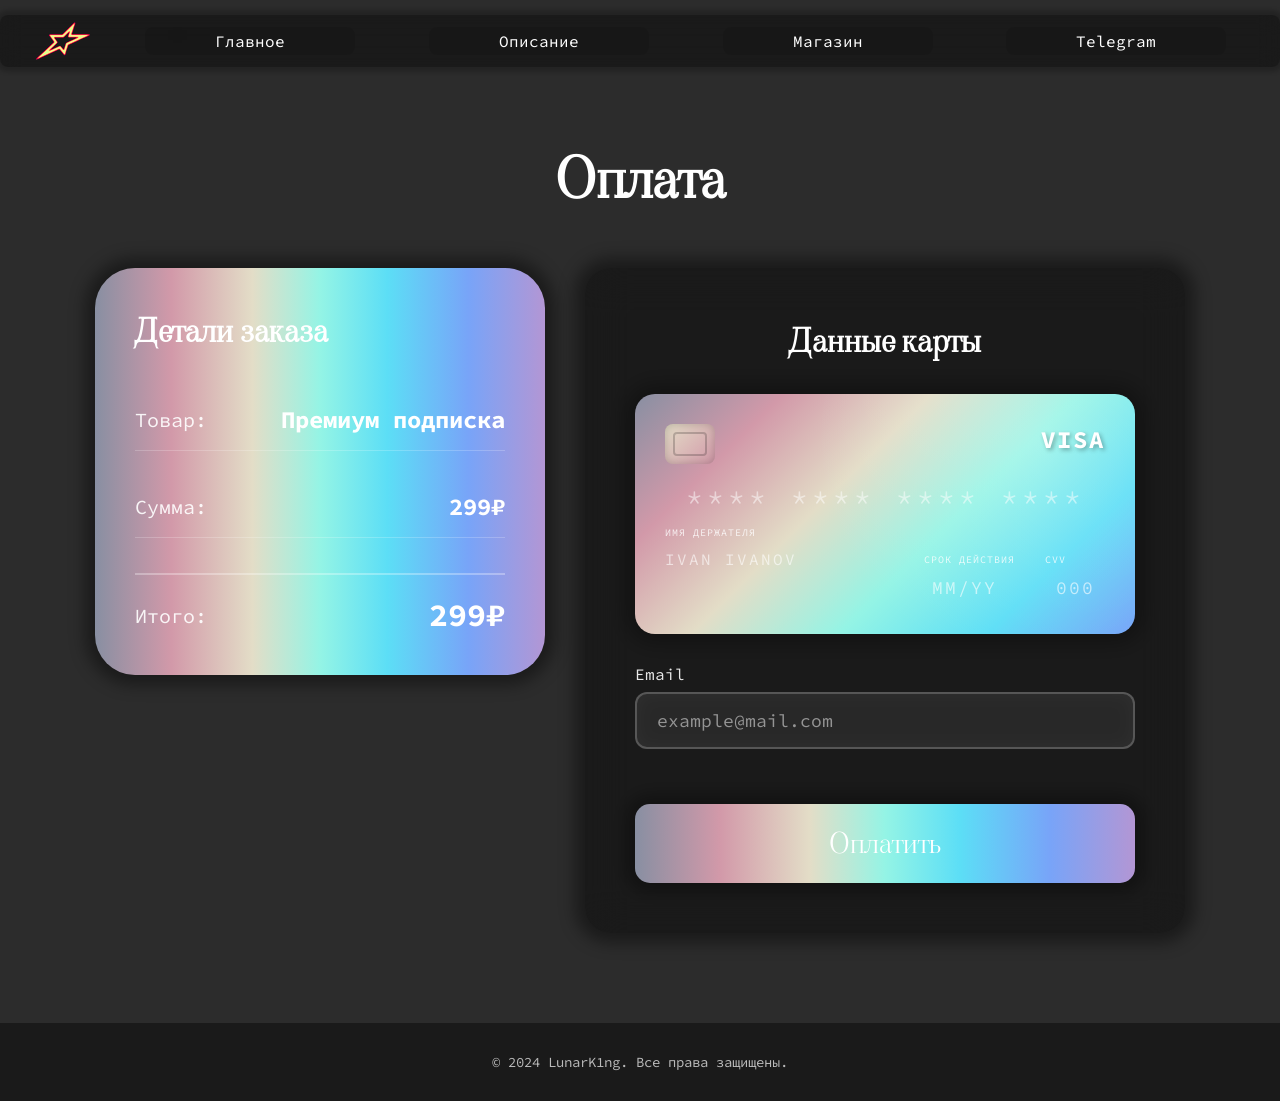
==== payment.html @ 867f9dbb "intex.html" ====
<!DOCTYPE html>
<html lang="ru">
<head>
    <meta charset="UTF-8">
    <meta name="viewport" content="width=device-width, initial-scale=1.0">
    <title>Оплата - LunarK1ng</title>
    <link rel="shortcut icon" href="./assects/logo.png" type="icon/png">
    <link rel="stylesheet" href="./css/payment.css">
    <script src="./js/payment.js" defer></script>
</head>
<body>
    <nav>
        <div class="nav">
            <img src="./assects/logo.png" width="58px" height="58px">
            <div class="btn-menu"><a href="index.html">Главное</a></div>
            <div class="btn-menu"><a href="index.html#description">Описание</a></div>
            <div class="btn-menu"><a href="index.html#shop">Магазин</a></div>
            <div class="btn-menu"><a href="https://t.me/tg_lunark1ng" target="_blank" class="telegram-link">Telegram</a></div>
        </div>
    </nav>

    <main>
        <div class="payment-container">
            <div class="payment-header">
                <h1>Оплата</h1>
            </div>

            <div class="payment-content">
                <div class="order-summary">
                    <h2>Детали заказа</h2>
                    <div class="summary-item">
                        <span class="summary-label">Товар:</span>
                        <span class="summary-value" id="product-name">Премиум подписка</span>
                    </div>
                    <div class="summary-item">
                        <span class="summary-label">Сумма:</span>
                        <span class="summary-value" id="product-price">299₽</span>
                    </div>
                    <div class="summary-total">
                        <span class="summary-label">Итого:</span>
                        <span class="summary-value" id="total-price">299₽</span>
                    </div>
                </div>

                <div class="payment-form-container">
                    <form class="payment-form" id="payment-form">
                        <h2>Данные карты</h2>
                        
                        <div class="bank-card">
                            <div class="card-chip"></div>
                            <div class="card-logo">VISA</div>
                            
                            <div class="card-number-field">
                                <div class="card-number-display" id="card-number-display">**** **** **** ****</div>
                                <input type="text" id="card-number" name="card-number" maxlength="19" required>
                            </div>
                            
                            <div class="card-holder-field">
                                <label for="cardholder">ИМЯ ДЕРЖАТЕЛЯ</label>
                                <input type="text" id="cardholder" name="cardholder" placeholder="IVAN IVANOV" required>
                            </div>
                            
                            <div class="card-bottom">
                                <div class="card-expiry-field">
                                    <label for="expiry">СРОК ДЕЙСТВИЯ</label>
                                    <input type="text" id="expiry" name="expiry" placeholder="MM/YY" maxlength="5" required>
                                </div>
                                <div class="card-cvv-field">
                                    <label for="cvv">CVV</label>
                                    <input type="text" id="cvv" name="cvv" placeholder="000" maxlength="3" required>
                                </div>
                            </div>
                        </div>

                        <div class="form-group">
                            <label for="email">Email</label>
                            <input type="email" id="email" name="email" placeholder="example@mail.com" required>
                        </div>

                        <button type="submit" class="pay-button">
                            <span>Оплатить</span>
                        </button>
                    </form>
                </div>
            </div>
        </div>
    </main>

    <footer>
        <div class="footer-content">
            <p>&copy; 2024 LunarK1ng. Все права защищены.</p>
        </div>
    </footer>
</body>
</html>
---- css/payment.css ----
@import url('https://fonts.googleapis.com/css2?family=Source+Code+Pro:ital,wght@0,200..900;1,200..900&family=Viaoda+Libre&display=swap');

* {
    margin: 0;
    padding: 0;
    box-sizing: border-box;
}

body {
    font-family: "Source Code Pro", monospace;
    background-color: #2c2c2c;
    min-height: 100vh;
    display: flex;
    flex-direction: column;
}

.nav {
    margin: 0 auto;
    display: flex;
    width: 1280px;
    height: 52px;
    background-color: rgb(0, 0, 0, 40%);
    backdrop-filter: blur(10px);
    box-shadow: 0px 0px 4px 5px rgba(0, 0, 0, 0.2);
    position: fixed;
    border: none;
    border-radius: 8px;
    top: 15px;
    left: 50%;
    transform: translateX(-50%);
    align-items: center;
    justify-content: space-evenly;
    z-index: 1000;
}

.btn-menu {
    text-align: center;
}

.btn-menu a {
    color: white;
    background-color: rgba(0, 0, 0, 0.1);
    backdrop-filter: blur(40px);
    text-decoration: none;
    padding: 4px 70px;
    border: none;
    border-radius: 8px;
    margin: 0px 20px;
    transition: all 200ms;
    user-select: none;
}

.btn-menu a:hover {
    background-color: rgba(255, 0, 0, 0.1);
    backdrop-filter: blur(0px);
}

.btn-menu a:active {
    background-color: rgba(255, 81, 0, 0.2);
    backdrop-filter: blur(100px);
}

.btn-menu a:focus-visible {
    background-color: red;
}

main {
    flex: 1;
    width: 100%;
    padding-top: 100px;
    padding-bottom: 50px;
    background-image: url('../assects/stars.png');
    background-color: #2c2c2c;
    display: flex;
    justify-content: center;
    align-items: center;
    min-height: 100vh;
}

.payment-container {
    width: 100%;
    max-width: 1400px;
    padding: 40px 20px;
}

.payment-header {
    text-align: center;
    margin-bottom: 50px;
}

.payment-header h1 {
    font-family: "Viaoda Libre", serif;
    color: white;
    font-size: 55px;
    user-select: none;
}

.payment-content {
    display: flex;
    gap: 40px;
    justify-content: center;
    flex-wrap: wrap;
}

.order-summary {
    width: 100%;
    max-width: 450px;
    height: fit-content;
    background: linear-gradient(to right,
            #888FA2 0%,
            #D299A9 17%,
            #E3DDC7 35%,
            #94F4E5 50%,
            #5CDEF6 65%,
            #78A4F8 83%,
            #B396D4 100%
        );
    box-shadow: 0px 0px 16px 10px rgba(0, 0, 0, 0.4);
    border: none;
    border-radius: 40px;
    padding: 40px;
    display: flex;
    flex-direction: column;
    gap: 25px;
}

.order-summary h2 {
    font-family: "Viaoda Libre", serif;
    font-size: 32px;
    color: white;
    margin-bottom: 10px;
    user-select: none;
}

.summary-item {
    display: flex;
    justify-content: space-between;
    align-items: center;
    padding: 15px 0;
    border-bottom: 1px solid rgba(255, 255, 255, 0.2);
}

.summary-total {
    display: flex;
    justify-content: space-between;
    align-items: center;
    padding: 20px 0 0 0;
    border-top: 2px solid rgba(255, 255, 255, 0.3);
    margin-top: 10px;
}

.summary-label {
    font-family: "Source Code Pro", monospace;
    font-size: 20px;
    color: rgba(255, 255, 255, 0.9);
    user-select: none;
}

.summary-value {
    font-family: "Source Code Pro", monospace;
    font-size: 24px;
    color: white;
    font-weight: bold;
    user-select: none;
}

.summary-total .summary-value {
    font-size: 32px;
}

.payment-form-container {
    width: 100%;
    max-width: 600px;
    background-color: rgb(0, 0, 0, 40%);
    backdrop-filter: blur(20px);
    border: none;
    border-radius: 25px;
    padding: 50px;
    box-shadow: 0px 0px 16px 10px rgba(0, 0, 0, 0.4);
}

.payment-form h2 {
    font-family: "Viaoda Libre", serif;
    font-size: 32px;
    color: white;
    margin-bottom: 30px;
    text-align: center;
    user-select: none;
}

.bank-card {
    width: 100%;
    height: 240px;
    background: linear-gradient(135deg,
            #888FA2 0%,
            #D299A9 20%,
            #E3DDC7 40%,
            #94F4E5 60%,
            #5CDEF6 80%,
            #78A4F8 100%
        );
    border-radius: 20px;
    padding: 30px;
    position: relative;
    box-shadow: 0px 0px 20px 10px rgba(0, 0, 0, 0.3);
    margin-bottom: 30px;
    overflow: hidden;
    transition: transform 300ms, box-shadow 300ms;
    perspective: 1000px;
}

.bank-card::before {
    content: '';
    position: absolute;
    top: 0;
    left: 0;
    right: 0;
    bottom: 0;
    background: radial-gradient(circle at 80% 20%, rgba(255, 255, 255, 0.2) 0%, transparent 50%);
    pointer-events: none;
}

.bank-card:hover {
    transform: translateY(-5px) rotateY(2deg);
    box-shadow: 0px 0px 25px 15px rgba(0, 0, 0, 0.4);
}

.bank-card:has(input:focus) {
    transform: translateY(-5px) rotateY(-2deg);
    box-shadow: 0px 0px 30px 20px rgba(255, 255, 255, 0.2);
}

.card-chip {
    width: 50px;
    height: 40px;
    background: linear-gradient(135deg, #E3DDC7 0%, #D299A9 100%);
    border-radius: 8px;
    position: absolute;
    top: 30px;
    left: 30px;
    box-shadow: inset 0 0 10px rgba(0, 0, 0, 0.2);
}

.card-chip::before {
    content: '';
    position: absolute;
    top: 8px;
    left: 8px;
    right: 8px;
    bottom: 8px;
    border: 2px solid rgba(0, 0, 0, 0.2);
    border-radius: 4px;
}

.card-logo {
    position: absolute;
    top: 30px;
    right: 30px;
    font-family: "Source Code Pro", monospace;
    font-size: 24px;
    color: white;
    font-weight: bold;
    text-shadow: 2px 2px 4px rgba(0, 0, 0, 0.3);
    letter-spacing: 2px;
}

.card-number-field {
    position: absolute;
    top: 50%;
    left: 30px;
    right: 30px;
    transform: translateY(-80%);
}

.card-number-display {
    width: 100%;
    font-family: "Source Code Pro", monospace;
    font-size: 28px;
    text-align: center;
    letter-spacing: 4px;
    padding: 10px 0;
    user-select: none;
    pointer-events: none;
    position: absolute;
    top: 0;
    left: 0;
    right: 0;
    z-index: 2;
    white-space: nowrap;
}

.card-number-display {
    color: white;
}

/* Стилизация звездочек и цифр через JavaScript будет применена inline */

.card-number-field input {
    width: 100%;
    background: transparent;
    border: none;
    font-family: "Source Code Pro", monospace;
    font-size: 28px;
    color: transparent;
    text-align: center;
    letter-spacing: 4px;
    outline: none;
    padding: 10px 0;
    position: relative;
    z-index: 3;
    caret-color: white;
}

.card-number-field input::placeholder {
    color: transparent;
}

.card-number-field input::selection {
    background: rgba(255, 255, 255, 0.3);
}

.card-holder-field {
    position: absolute;
    bottom: 60px;
    left: 30px;
    width: 60%;
}

.card-holder-field label {
    display: block;
    font-family: "Source Code Pro", monospace;
    font-size: 10px;
    color: rgba(255, 255, 255, 0.8);
    margin-bottom: 5px;
    letter-spacing: 1px;
    text-transform: uppercase;
    user-select: none;
}

.card-holder-field input {
    width: 100%;
    background: transparent;
    border: none;
    font-family: "Source Code Pro", monospace;
    font-size: 16px;
    color: white;
    text-transform: uppercase;
    outline: none;
    padding: 5px 0;
    letter-spacing: 2px;
}

.card-holder-field input::placeholder {
    color: rgba(255, 255, 255, 0.6);
}

.card-bottom {
    position: absolute;
    bottom: 30px;
    right: 30px;
    display: flex;
    gap: 30px;
    align-items: flex-end;
}

.card-expiry-field,
.card-cvv-field {
    display: flex;
    flex-direction: column;
}

.card-expiry-field label,
.card-cvv-field label {
    font-family: "Source Code Pro", monospace;
    font-size: 10px;
    color: rgba(255, 255, 255, 0.8);
    margin-bottom: 5px;
    letter-spacing: 1px;
    text-transform: uppercase;
    user-select: none;
}

.card-expiry-field input,
.card-cvv-field input {
    background: transparent;
    border: none;
    font-family: "Source Code Pro", monospace;
    font-size: 18px;
    color: white;
    outline: none;
    padding: 5px 0;
    width: 80px;
    text-align: center;
    letter-spacing: 2px;
}

.card-cvv-field input {
    width: 60px;
}

.card-expiry-field input::placeholder,
.card-cvv-field input::placeholder {
    color: rgba(255, 255, 255, 0.6);
}

.card-number-field input:focus,
.card-holder-field input:focus,
.card-expiry-field input:focus,
.card-cvv-field input:focus {
    background: rgba(255, 255, 255, 0.1);
    border-radius: 5px;
    padding: 5px 10px;
}

.form-group {
    margin-bottom: 25px;
}

.form-group label {
    display: block;
    font-family: "Source Code Pro", monospace;
    font-size: 16px;
    color: rgba(255, 255, 255, 0.9);
    margin-bottom: 8px;
    user-select: none;
}

.form-group input {
    width: 100%;
    padding: 15px 20px;
    font-family: "Source Code Pro", monospace;
    font-size: 18px;
    color: white;
    background-color: rgba(255, 255, 255, 0.1);
    backdrop-filter: blur(10px);
    border: 2px solid rgba(255, 255, 255, 0.2);
    border-radius: 12px;
    outline: none;
    transition: all 200ms;
}

.form-group input::placeholder {
    color: rgba(255, 255, 255, 0.5);
}

.form-group input:focus {
    border-color: rgba(255, 255, 255, 0.5);
    background-color: rgba(255, 255, 255, 0.15);
    box-shadow: 0px 0px 10px 5px rgba(255, 255, 255, 0.1);
}

.pay-button {
    width: 100%;
    padding: 20px;
    margin-top: 30px;
    font-family: "Viaoda Libre", serif;
    font-size: 28px;
    color: white;
    background: linear-gradient(to right,
            #888FA2 0%,
            #D299A9 17%,
            #E3DDC7 35%,
            #94F4E5 50%,
            #5CDEF6 65%,
            #78A4F8 83%,
            #B396D4 100%
        );
    border: none;
    border-radius: 15px;
    cursor: pointer;
    transition: all 200ms;
    box-shadow: 0px 0px 16px 10px rgba(0, 0, 0, 0.3);
    user-select: none;
}

.pay-button:hover {
    transform: scale(1.02);
    box-shadow: 0px 0px 20px 12px rgba(0, 0, 0, 0.4);
}

.pay-button:active {
    transform: scale(0.98);
}

footer {
    background-color: #1a1a1a;
    padding: 30px 0;
    text-align: center;
}

.footer-content {
    color: rgba(255, 255, 255, 0.7);
    font-family: "Source Code Pro", monospace;
    font-size: 14px;
}

@media (max-width: 1200px) {
    .payment-content {
        flex-direction: column;
        align-items: center;
    }

    .order-summary,
    .payment-form-container {
        max-width: 100%;
    }
}

@media (max-width: 768px) {
    .nav {
        width: 95%;
        height: auto;
        padding: 10px;
        flex-wrap: wrap;
    }

    .btn-menu a {
        padding: 4px 30px;
        margin: 5px;
    }

    .payment-header h1 {
        font-size: 40px;
    }

    .payment-form-container {
        padding: 30px 20px;
    }

    .form-row {
        flex-direction: column;
        gap: 0;
    }

    .bank-card {
        height: 200px;
        padding: 20px;
    }

    .card-chip {
        width: 40px;
        height: 32px;
        top: 20px;
        left: 20px;
    }

    .card-logo {
        top: 20px;
        right: 20px;
        font-size: 18px;
    }

    .card-number-field {
        left: 20px;
        right: 20px;
    }

    .card-number-field input {
        font-size: 20px;
        letter-spacing: 2px;
    }

    .card-holder-field {
        bottom: 50px;
        left: 20px;
        width: 55%;
    }

    .card-holder-field input {
        font-size: 14px;
    }

    .card-bottom {
        bottom: 20px;
        right: 20px;
        gap: 20px;
    }

    .card-expiry-field input,
    .card-cvv-field input {
        font-size: 14px;
        width: 60px;
    }

    .card-cvv-field input {
        width: 50px;
    }
}
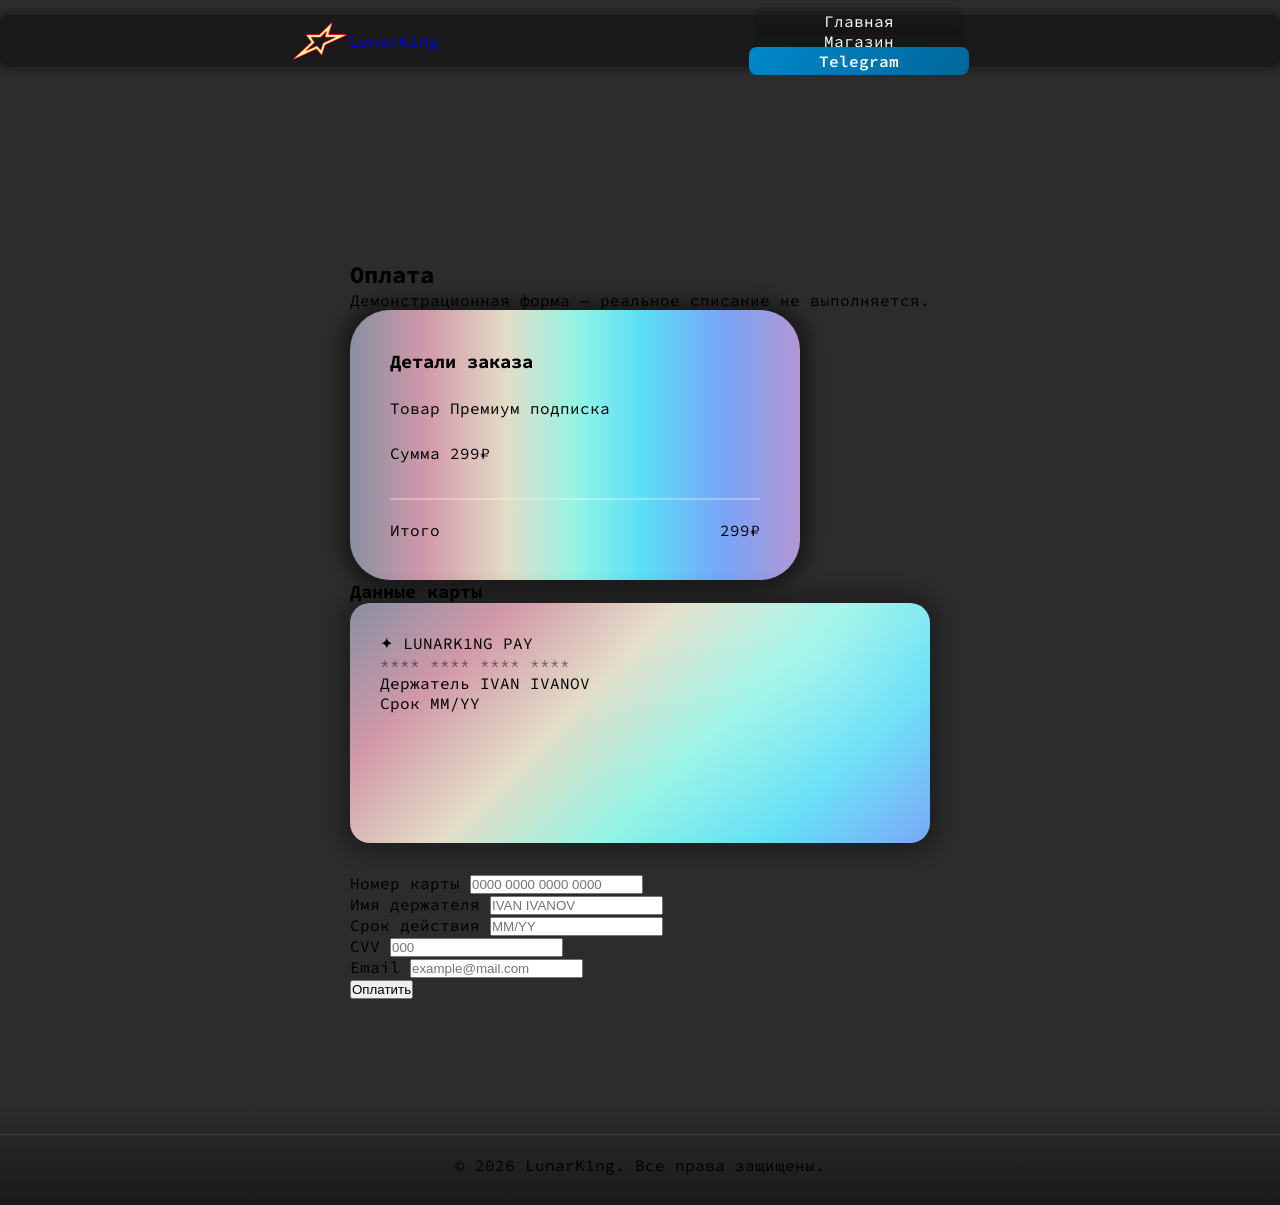
==== commit cdfc28f8: "Add files via upload" ====
--- a/payment.html
+++ b/payment.html
@@ -3,94 +3,115 @@
 <head>
     <meta charset="UTF-8">
     <meta name="viewport" content="width=device-width, initial-scale=1.0">
-    <title>Оплата - LunarK1ng</title>
-    <link rel="shortcut icon" href="./assects/logo.png" type="icon/png">
+    <title>Оплата — LunarK1ng</title>
+    <link rel="shortcut icon" href="./assects/logo.png" type="image/png">
+    <link rel="stylesheet" href="./css/index.css">
     <link rel="stylesheet" href="./css/payment.css">
     <script src="./js/payment.js" defer></script>
 </head>
 <body>
+    <div id="cosmos" aria-hidden="true">
+        <canvas id="starfield"></canvas>
+        <div class="nebula nebula--gold"></div>
+        <div class="nebula nebula--violet"></div>
+    </div>
+
     <nav>
         <div class="nav">
-            <img src="./assects/logo.png" width="58px" height="58px">
-            <div class="btn-menu"><a href="index.html">Главное</a></div>
-            <div class="btn-menu"><a href="index.html#description">Описание</a></div>
-            <div class="btn-menu"><a href="index.html#shop">Магазин</a></div>
-            <div class="btn-menu"><a href="https://t.me/tg_lunark1ng" target="_blank" class="telegram-link">Telegram</a></div>
+            <a href="index.html" class="logo-link">
+                <img src="./assects/logo.png" alt="LunarK1ng">
+                <span>LunarK1ng</span>
+            </a>
+            <div class="nav-links">
+                <div class="btn-menu"><a href="index.html">Главная</a></div>
+                <div class="btn-menu"><a href="index.html#shop">Магазин</a></div>
+                <div class="btn-menu"><a href="https://t.me/tg_lunark1ng" target="_blank" rel="noopener" class="telegram-link">Telegram</a></div>
+            </div>
         </div>
     </nav>
 
     <main>
-        <div class="payment-container">
-            <div class="payment-header">
+        <section class="pay-section">
+            <div class="pay-head">
                 <h1>Оплата</h1>
+                <p>Демонстрационная форма — реальное списание не выполняется.</p>
             </div>
 
-            <div class="payment-content">
-                <div class="order-summary">
-                    <h2>Детали заказа</h2>
-                    <div class="summary-item">
-                        <span class="summary-label">Товар:</span>
-                        <span class="summary-value" id="product-name">Премиум подписка</span>
+            <div class="pay-grid">
+                <div class="panel order-summary">
+                    <h3>Детали заказа</h3>
+                    <div class="summary-row">
+                        <span>Товар</span>
+                        <span id="product-name">Премиум подписка</span>
                     </div>
-                    <div class="summary-item">
-                        <span class="summary-label">Сумма:</span>
-                        <span class="summary-value" id="product-price">299₽</span>
+                    <div class="summary-row">
+                        <span>Сумма</span>
+                        <span id="product-price">299₽</span>
                     </div>
-                    <div class="summary-total">
-                        <span class="summary-label">Итого:</span>
-                        <span class="summary-value" id="total-price">299₽</span>
+                    <div class="summary-row summary-total">
+                        <span>Итого</span>
+                        <span id="total-price">299₽</span>
                     </div>
                 </div>
 
-                <div class="payment-form-container">
-                    <form class="payment-form" id="payment-form">
-                        <h2>Данные карты</h2>
-                        
+                <div class="panel pay-form-panel">
+                    <form class="pay-form" id="payment-form" novalidate>
+                        <h3>Данные карты</h3>
+
                         <div class="bank-card">
-                            <div class="card-chip"></div>
-                            <div class="card-logo">VISA</div>
-                            
-                            <div class="card-number-field">
-                                <div class="card-number-display" id="card-number-display">**** **** **** ****</div>
-                                <input type="text" id="card-number" name="card-number" maxlength="19" required>
+                            <div class="bank-card-top">
+                                <span class="bank-card-chip" aria-hidden="true"></span>
+                                <span class="bank-card-brand">✦ LUNARK1NG PAY</span>
                             </div>
-                            
-                            <div class="card-holder-field">
-                                <label for="cardholder">ИМЯ ДЕРЖАТЕЛЯ</label>
-                                <input type="text" id="cardholder" name="cardholder" placeholder="IVAN IVANOV" required>
-                            </div>
-                            
-                            <div class="card-bottom">
-                                <div class="card-expiry-field">
-                                    <label for="expiry">СРОК ДЕЙСТВИЯ</label>
-                                    <input type="text" id="expiry" name="expiry" placeholder="MM/YY" maxlength="5" required>
+                            <div class="bank-card-number" id="card-number-display">•••• •••• •••• ••••</div>
+                            <div class="bank-card-bottom">
+                                <div>
+                                    <span class="bank-card-label">Держатель</span>
+                                    <span class="bank-card-value" id="card-holder-display">IVAN IVANOV</span>
                                 </div>
-                                <div class="card-cvv-field">
-                                    <label for="cvv">CVV</label>
-                                    <input type="text" id="cvv" name="cvv" placeholder="000" maxlength="3" required>
+                                <div>
+                                    <span class="bank-card-label">Срок</span>
+                                    <span class="bank-card-value" id="card-expiry-display">MM/YY</span>
                                 </div>
                             </div>
                         </div>
 
-                        <div class="form-group">
+                        <div class="field">
+                            <label for="card-number">Номер карты</label>
+                            <input type="text" inputmode="numeric" id="card-number" name="card-number" placeholder="0000 0000 0000 0000" maxlength="19" required>
+                        </div>
+
+                        <div class="field">
+                            <label for="cardholder">Имя держателя</label>
+                            <input type="text" id="cardholder" name="cardholder" placeholder="IVAN IVANOV" required>
+                        </div>
+
+                        <div class="field-row">
+                            <div class="field">
+                                <label for="expiry">Срок действия</label>
+                                <input type="text" inputmode="numeric" id="expiry" name="expiry" placeholder="MM/YY" maxlength="5" required>
+                            </div>
+                            <div class="field">
+                                <label for="cvv">CVV</label>
+                                <input type="text" inputmode="numeric" id="cvv" name="cvv" placeholder="000" maxlength="3" required>
+                            </div>
+                        </div>
+
+                        <div class="field">
                             <label for="email">Email</label>
                             <input type="email" id="email" name="email" placeholder="example@mail.com" required>
                         </div>
 
-                        <button type="submit" class="pay-button">
-                            <span>Оплатить</span>
-                        </button>
+                        <button type="submit" class="btn btn-primary pay-submit">Оплатить</button>
                     </form>
                 </div>
             </div>
-        </div>
+        </section>
     </main>
 
     <footer>
-        <div class="footer-content">
-            <p>&copy; 2024 LunarK1ng. Все права защищены.</p>
-        </div>
+        <div class="footer-divider"></div>
+        <p class="footer-bottom" style="text-align:center;">© 2026 LunarK1ng. Все права защищены.</p>
     </footer>
 </body>
 </html>
-
--- a/css/index.css
+++ b/css/index.css
@@ -0,0 +1,1394 @@
+@import url('https://fonts.googleapis.com/css2?family=Source+Code+Pro:ital,wght@0,200..900;1,200..900&family=Viaoda+Libre&display=swap');
+
+* {
+    margin: 0;
+    padding: 0;
+    box-sizing: border-box;
+    -webkit-tap-highlight-color: transparent;
+}
+
+html {
+    scroll-behavior: smooth;
+    -webkit-text-size-adjust: 100%;
+    -ms-text-size-adjust: 100%;
+}
+
+body{
+    font-family: "Source Code Pro", monospace;
+    background: #2c2c2c;
+    overflow-x: hidden;
+    -webkit-font-smoothing: antialiased;
+    -moz-osx-font-smoothing: grayscale;
+}
+
+/* Улучшения для touch-устройств */
+@media (hover: none) and (pointer: coarse) {
+    .btn-menu a, .buy-button, .telegram-btn {
+        min-height: 44px;
+        min-width: 44px;
+    }
+    
+    .card, .shop-card {
+        cursor: default;
+    }
+}
+.nav{
+    margin: 0 auto;
+    display: flex;
+    width: 1280px;
+    height: 52px;
+    background-color: rgb(0, 0, 0, 40%);
+    backdrop-filter: blur(10px);
+    box-shadow: 0px 0px 4px 5px rgba(0, 0, 0, 0.2);
+    position: fixed;
+    border: none;
+    border-radius: 8px;
+    top: 15px;
+    left: 50%;
+    transform: translateX(-50%);
+    align-items: center;
+    justify-content: space-evenly;
+    z-index: 1000;
+    transition: all 300ms;
+}
+.btn-menu{
+    text-align: center;
+}
+.logo-link {
+    display: flex;
+    align-items: center;
+    transition: transform 200ms;
+    text-decoration: none;
+}
+
+.logo-link:hover {
+    transform: scale(1.1) rotate(5deg);
+}
+
+.logo-link img {
+    display: block;
+}
+
+.btn-menu a{
+    color: white;
+    background-color: rgba(0, 0, 0, 0.1);
+    backdrop-filter: blur(40px);
+    text-decoration: none;
+    padding: 4px 70px;
+    border: none;
+    border-radius: 8px;
+    margin: 0px 20px;
+    transition: all 200ms;
+    user-select: none;
+}
+
+.telegram-link {
+    background: linear-gradient(135deg, #0088cc 0%, #006699 100%);
+    color: white !important;
+    font-weight: 600;
+}
+
+.telegram-link:hover {
+    background: linear-gradient(135deg, #00a0e0 0%, #0088cc 100%);
+    transform: scale(1.05);
+}
+.fon{
+    font-family: "Viaoda Libre", serif;
+    display: flex;
+    justify-content: center;
+    align-items: center;
+    color: white;
+    font-size: 200px;
+    user-select: none;
+    width: 100%;
+    height: 960px;
+    background-image: url('/assects/dector.png');
+    background-size: cover;
+    background-position: center;
+    background-repeat: no-repeat;
+    position: relative;
+}
+.fon1{
+    width: 100%;
+    height: 327px;
+    background: linear-gradient(to bottom, 
+        rgba(9, 2, 58, 0) 0%,
+        #2c2c2c 40%
+    );
+    transform: translateY(-50%);
+    position: absolute;
+    pointer-events: none;
+}
+main{
+    width: 100%;
+    background-color: #2c2c2c;
+    position: relative;
+    overflow-x: hidden;
+}
+.zagolov{
+    font-family: "Viaoda Libre", serif;
+    background-color: #2c2c2c;
+    color: white;
+    text-align: center;
+    font-size: 45px;
+    transform: translateY(50%);
+    background-color: #2c2c2c;
+    user-select: none;
+    padding: 20px;
+    animation: fadeInUp 0.8s ease-out;
+    position: relative;
+    z-index: 1;
+}
+
+.zagolov-desc {
+    font-family: "Source Code Pro", monospace;
+    background: #2c2c2c;
+    font-size: 18px;
+    color: rgba(255, 255, 255, 0.8);
+    margin-top: 15px;
+    font-weight: 300;
+    max-width: 800px;
+    margin-left: auto;
+    margin-right: auto;
+}
+
+@keyframes fadeInUp {
+    from {
+        opacity: 0;
+        transform: translateY(50%) translateY(30px);
+    }
+    to {
+        opacity: 1;
+        transform: translateY(50%);
+    }
+}
+.opic{
+    display: flex;
+    width: 100%;
+    height: 600px;
+    background-color: #2c2c2c;
+    justify-content: space-evenly;
+    align-items: center;
+    transform: translateY(17%);
+    position: relative;
+    z-index: 1;
+}
+.card{
+    width: 450px;
+    height: 250px;
+    background:linear-gradient(to right,
+            #888FA2 0%,
+            #D299A9 17%,
+            #E3DDC7 35%,
+            #94F4E5 50%,
+            #5CDEF6 65%,
+            #78A4F8 83%,
+            #B396D4 100%
+        );
+    box-shadow: 0px 0px 16px 10px rgba(0, 0, 0, 0.4);
+    border: none;
+    border-radius: 40px;
+    text-align: center;
+    padding: 30px 20px;
+    display: flex;
+    flex-direction: column;
+    justify-content: center;
+    align-items: center;
+    transition: transform 300ms, box-shadow 300ms;
+    animation: fadeInUp 0.8s ease-out;
+    animation-fill-mode: both;
+}
+
+.card:nth-child(1) {
+    animation-delay: 0.1s;
+}
+
+.card:nth-child(2) {
+    animation-delay: 0.2s;
+}
+
+.card:nth-child(3) {
+    animation-delay: 0.3s;
+}
+
+.card:hover {
+    transform: translateY(-10px) scale(1.02);
+    box-shadow: 0px 0px 25px 15px rgba(0, 0, 0, 0.5);
+}
+
+.card h2{
+    font-family: "Source Code Pro", monospace;
+    font-size: 28px;
+    font-weight: 600;
+    user-select: none;
+    margin-bottom: 15px;
+}
+.card p{
+    font-family: "Source Code Pro", monospace;
+    font-size: 56px;
+    font-weight: 700;
+    user-select: none;
+}
+.shop{
+    height: 980px;
+    width: 100%;
+    background-image: url('assects/stars.png');
+    background-size: cover;
+    background-position: center;
+    background-repeat: no-repeat;
+    background-color: #2c2c2c;
+    display: flex;
+    flex-direction: column;
+    align-items: center;
+    justify-content: center;
+    position: relative;
+}
+.shop-zagolov{
+    font-family: "Viaoda Libre", serif;
+    color: white;
+    text-align: center;
+    font-size: 45px;
+    margin-bottom: 20px;
+    user-select: none;
+}
+
+.shop-subtitle {
+    font-family: "Source Code Pro", monospace;
+    font-size: 18px;
+    color: rgba(255, 255, 255, 0.7);
+    margin-top: 10px;
+    font-weight: 300;
+}
+.shop-content{
+    display: flex;
+    width: 100%;
+    justify-content: space-evenly;
+    align-items: center;
+    padding: 0 50px;
+}
+.shop-card{
+    width: 350px;
+    height: 280px;
+    background: linear-gradient(to right,
+            #888FA2 0%,
+            #D299A9 17%,
+            #E3DDC7 35%,
+            #94F4E5 50%,
+            #5CDEF6 65%,
+            #78A4F8 83%,
+            #B396D4 100%
+        );
+    box-shadow: 0px 0px 16px 10px rgba(0, 0, 0, 0.4);
+    border: none;
+    border-radius: 40px;
+    text-align: center;
+    display: flex;
+    flex-direction: column;
+    justify-content: center;
+    align-items: center;
+    padding: 20px;
+    transition: transform 200ms;
+}
+.shop-card:hover{
+    transform: scale(1.05);
+}
+.shop-card h3{
+    font-family: "Viaoda Libre", serif;
+    font-size: 28px;
+    font-weight: 600;
+    color: white;
+    margin-bottom: 20px;
+    user-select: none;
+}
+.shop-price{
+    font-family: "Source Code Pro", monospace;
+    font-size: 48px;
+    font-weight: 700;
+    color: white;
+    margin: 15px 0;
+    user-select: none;
+}
+.shop-desc{
+    font-family: "Source Code Pro", monospace;
+    font-size: 18px;
+    color: rgba(255, 255, 255, 0.9);
+    margin-top: 10px;
+    user-select: none;
+    font-weight: 400;
+}
+.buy-button{
+    display: inline-block;
+    margin-top: 20px;
+    padding: 12px 40px;
+    font-family: "Source Code Pro", monospace;
+    font-size: 18px;
+    font-weight: 600;
+    color: white;
+    background-color: rgba(0, 0, 0, 0.3);
+    backdrop-filter: blur(10px);
+    text-decoration: none;
+    border: 2px solid rgba(255, 255, 255, 0.3);
+    border-radius: 15px;
+    transition: all 200ms;
+    user-select: none;
+}
+.buy-button:hover{
+    background-color: rgba(0, 0, 0, 0.5);
+    border-color: rgba(255, 255, 255, 0.5);
+    transform: scale(1.05);
+}
+.buy-button:active{
+    transform: scale(0.95);
+}
+
+footer {
+    background: linear-gradient(to top, #1a1a1a 0%, #2c2c2c 100%);
+    padding: 60px 20px 20px;
+    margin-top: 50px;
+    position: relative;
+}
+
+.footer-content {
+    max-width: 1400px;
+    margin: 0 auto;
+    display: flex;
+    justify-content: space-around;
+    flex-wrap: wrap;
+    gap: 40px;
+    margin-bottom: 30px;
+}
+
+.footer-section {
+    flex: 1;
+    min-width: 250px;
+}
+
+.footer-section h3 {
+    font-family: "Source Code Pro", monospace;
+    font-size: 24px;
+    color: white;
+    margin-bottom: 15px;
+    font-weight: 600;
+}
+
+.footer-section h4 {
+    font-family: "Source Code Pro", monospace;
+    font-size: 18px;
+    color: white;
+    margin-bottom: 15px;
+    font-weight: 600;
+}
+
+.footer-section p {
+    font-family: "Source Code Pro", monospace;
+    font-size: 14px;
+    color: rgba(255, 255, 255, 0.7);
+    line-height: 1.6;
+}
+
+.footer-link {
+    display: block;
+    font-family: "Source Code Pro", monospace;
+    font-size: 14px;
+    color: rgba(255, 255, 255, 0.7);
+    text-decoration: none;
+    margin-bottom: 10px;
+    transition: all 200ms;
+    padding: 5px 0;
+}
+
+.footer-link:hover {
+    color: white;
+    transform: translateX(5px);
+}
+
+.telegram-footer {
+    color: #0088cc !important;
+    font-weight: 600;
+}
+
+.telegram-footer:hover {
+    color: #00a0e0 !important;
+}
+
+.footer-bottom {
+    text-align: center;
+    padding-top: 20px;
+    border-top: 1px solid rgba(255, 255, 255, 0.1);
+}
+
+.footer-bottom p {
+    font-family: "Source Code Pro", monospace;
+    font-size: 12px;
+    color: rgba(255, 255, 255, 0.5);
+}
+.btn-menu a:hover{
+    background-color: rgba(255, 0, 0, 0.1);
+    backdrop-filter: blur(0px);
+}
+.btn-menu a:active{
+    background-color: rgba(255, 81, 0, 0.2);
+    backdrop-filter: blur(100px);
+}
+.btn-menu a:focus-visible{
+    background-color: red;
+}
+.fon2{
+    width: 100%;
+    height: 327px;
+    background: linear-gradient(to top, 
+        rgba(9, 2, 58, 0) 0%,
+        #2c2c2c 40%
+    );
+    transform: translateY(31%);
+    position: absolute;
+    pointer-events: none;
+    margin: 20px 0px 0px 0px;
+}
+.opic1{
+    background-image: url('/assects/bac.png');
+    background-size: cover;
+    background-position: center;
+    background-repeat: no-repeat;
+    width: 100%;
+    height: 1800px;
+    display: flex;
+    margin: 200px 0px 0px 0px;
+    justify-content: center;
+    align-items: center;
+    position: relative;
+}
+.fon-opic{
+    display: flex;
+    width: 1550px;
+    height: 810px;
+    background-color: rgb(0, 0, 0, 40%);
+    border: none;
+    border-radius: 25px;
+    backdrop-filter: blur(20px);
+}
+.g{
+    display: flex;
+    align-items: center;
+    justify-content: center;
+    width: 50%;
+    height: 100%;
+}
+.g1{
+    display: block;
+    align-items: center;
+    justify-content: center;
+    width: 50%;
+    height: 100%;
+}
+.fio{
+    display: flex;
+    flex-direction: column;
+    align-items: center;
+    justify-content: flex-start;
+    background-color: rgb(255, 0, 70, 40%);
+    backdrop-filter: blur(10px);
+    width: 95%;
+    height: 95%;
+    border: none;
+    border-radius: 20px;
+    padding: 30px;
+    overflow-y: auto;
+    transition: transform 300ms, box-shadow 300ms;
+}
+
+.fio:hover {
+    transform: translateY(-5px);
+    box-shadow: 0px 0px 20px 10px rgba(255, 0, 70, 0.5);
+}
+
+.fio-image {
+    margin-bottom: 25px;
+    flex-shrink: 0;
+}
+
+.fio img{
+    width: 180px;
+    height: 180px;
+    border: none;
+    border-radius: 100%;
+    object-fit: cover;
+    box-shadow: 0px 0px 30px 15px rgba(255, 0, 70, 0.3);
+    transition: transform 300ms, box-shadow 300ms;
+    display: block;
+}
+
+.fio:hover img {
+    transform: scale(1.05);
+    box-shadow: 0px 0px 40px 20px rgba(255, 0, 70, 0.5);
+}
+
+.fio-content {
+    width: 100%;
+    text-align: center;
+}
+
+.fio-content h3 {
+    font-family: "Viaoda Libre", serif;
+    font-size: 28px;
+    font-weight: 600;
+    color: white;
+    margin-bottom: 20px;
+    user-select: none;
+}
+
+.fio-content p {
+    font-family: "Source Code Pro", monospace;
+    font-size: 15px;
+    color: rgba(255, 255, 255, 0.9);
+    line-height: 1.8;
+    margin-bottom: 18px;
+    text-align: left;
+    user-select: none;
+}
+
+.fio-content p:last-child {
+    margin-bottom: 0;
+}
+
+/* Стилизация скроллбара для fio */
+.fio::-webkit-scrollbar {
+    width: 8px;
+}
+
+.fio::-webkit-scrollbar-track {
+    background: rgba(255, 255, 255, 0.1);
+    border-radius: 10px;
+}
+
+.fio::-webkit-scrollbar-thumb {
+    background: rgba(255, 0, 70, 0.5);
+    border-radius: 10px;
+}
+
+.fio::-webkit-scrollbar-thumb:hover {
+    background: rgba(255, 0, 70, 0.7);
+}
+.ai{
+    background-color: rgb(5, 7, 50, 40%);
+    backdrop-filter: blur(10px);
+    width: 95%;
+    height: 45%;
+    border: none;
+    border-radius: 20px;
+    margin: 25px auto;
+    padding: 30px;
+    display: flex;
+    flex-direction: column;
+    justify-content: center;
+    transition: transform 300ms, box-shadow 300ms;
+}
+
+.ai:hover {
+    transform: translateY(-5px);
+    box-shadow: 0px 0px 20px 10px rgba(5, 7, 50, 0.5);
+}
+
+.ai h3 {
+    font-family: "Viaoda Libre", serif;
+    font-size: 24px;
+    font-weight: 600;
+    color: white;
+    margin-bottom: 15px;
+    user-select: none;
+}
+
+.ai p {
+    font-family: "Source Code Pro", monospace;
+    font-size: 16px;
+    color: rgba(255, 255, 255, 0.9);
+    line-height: 1.6;
+    margin-bottom: 20px;
+    user-select: none;
+}
+
+.telegram-btn {
+    display: inline-block;
+    padding: 12px 30px;
+    background: linear-gradient(135deg, #0088cc 0%, #006699 100%);
+    color: white;
+    text-decoration: none;
+    border-radius: 25px;
+    font-family: "Source Code Pro", monospace;
+    font-weight: 600;
+    font-size: 16px;
+    transition: all 300ms;
+    align-self: flex-start;
+    box-shadow: 0px 4px 15px rgba(0, 136, 204, 0.3);
+}
+
+.telegram-btn:hover {
+    transform: translateY(-2px);
+    box-shadow: 0px 6px 20px rgba(0, 136, 204, 0.5);
+    background: linear-gradient(135deg, #00a0e0 0%, #0088cc 100%);
+}
+
+.forum{
+    background-color: rgb(170, 184, 108, 40%);
+    backdrop-filter: blur(10px);
+    width: 95%;
+    height: 45%;
+    border: none;
+    border-radius: 20px;
+    margin: 25px auto;
+    padding: 30px;
+    display: flex;
+    flex-direction: column;
+    justify-content: center;
+    transition: transform 300ms, box-shadow 300ms;
+}
+
+.forum:hover {
+    transform: translateY(-5px);
+    box-shadow: 0px 0px 20px 10px rgba(170, 184, 108, 0.5);
+}
+
+.forum h3 {
+    font-family: "Viaoda Libre", serif;
+    font-size: 24px;
+    font-weight: 600;
+    color: white;
+    margin-bottom: 20px;
+    user-select: none;
+}
+
+.forum ul {
+    list-style: none;
+    padding: 0;
+}
+
+.forum ul li {
+    font-family: "Source Code Pro", monospace;
+    font-size: 16px;
+    color: rgba(255, 255, 255, 0.9);
+    margin-bottom: 12px;
+    padding-left: 25px;
+    position: relative;
+    user-select: none;
+    line-height: 1.6;
+}
+
+.forum ul li::before {
+    content: '✓';
+    position: absolute;
+    left: 0;
+    color: #94F4E5;
+    font-weight: bold;
+    font-size: 18px;
+}
+
+/* Адаптивность */
+
+/* Очень большие экраны (1920px+) */
+@media (min-width: 1920px) {
+    .nav {
+        width: 1600px;
+    }
+    
+    .fon-opic {
+        width: 1800px;
+    }
+    
+    .card {
+        width: 500px;
+        height: 280px;
+    }
+}
+
+/* Большие ноутбуки (1400px - 1920px) */
+@media (max-width: 1920px) and (min-width: 1401px) {
+    .nav {
+        width: 95%;
+        max-width: 1600px;
+    }
+    
+    .fon-opic {
+        width: 95%;
+        max-width: 1400px;
+    }
+}
+
+/* Ноутбуки (1200px - 1400px) */
+@media (max-width: 1400px) {
+    .nav {
+        width: 95%;
+    }
+    
+    .fon-opic {
+        width: 95%;
+        max-width: 1200px;
+    }
+    
+    .card {
+        width: 400px;
+        height: 240px;
+    }
+    
+    .shop-card {
+        width: 300px;
+        height: 260px;
+    }
+}
+
+/* Планшеты в альбомной ориентации и маленькие ноутбуки (1024px - 1200px) */
+@media (max-width: 1200px) and (min-width: 1024px) {
+    .shop-content {
+        flex-wrap: wrap;
+        gap: 25px;
+        padding: 0 30px;
+        justify-content: center;
+    }
+    
+    .shop-card {
+        width: calc(50% - 15px);
+        max-width: 400px;
+        min-width: 300px;
+    }
+    
+    .opic {
+        padding: 40px 30px;
+        gap: 25px;
+    }
+    
+    .card {
+        width: calc(33.333% - 20px);
+        min-width: 280px;
+    }
+    
+    .fon-opic {
+        flex-direction: row;
+        height: auto;
+        min-height: 700px;
+        padding: 30px;
+    }
+    
+    .g, .g1 {
+        width: 50%;
+    }
+}
+
+/* Планшеты (768px - 1024px) */
+@media (max-width: 1023px) {
+    .shop-content {
+        flex-direction: column;
+        gap: 30px;
+        padding: 0 30px;
+    }
+    
+    .shop-card {
+        width: 100%;
+        max-width: 500px;
+    }
+    
+    .opic {
+        flex-direction: column;
+        height: auto;
+        padding: 40px 30px;
+        gap: 30px;
+    }
+    
+    .card {
+        width: 100%;
+        max-width: 500px;
+    }
+    
+    .fon-opic {
+        flex-direction: column;
+        height: auto;
+        padding: 30px;
+    }
+    
+    .g, .g1 {
+        width: 100%;
+    }
+    
+    .g1 {
+        margin-top: 30px;
+    }
+    
+    .ai, .forum {
+        height: auto;
+        min-height: 200px;
+    }
+    
+    .fio {
+        padding: 25px;
+        height: auto;
+        max-height: 600px;
+    }
+    
+    .fio img {
+        width: 150px;
+        height: 150px;
+    }
+    
+    .fio-content h3 {
+        font-size: 24px;
+    }
+    
+    .fio-content p {
+        font-size: 14px;
+    }
+    
+    .nav {
+        width: 98%;
+        padding: 8px;
+    }
+    
+    .btn-menu a {
+        padding: 4px 15px;
+        margin: 2px;
+        font-size: 13px;
+    }
+}
+
+/* Планшеты в портретной ориентации и большие телефоны (481px - 768px) */
+@media (max-width: 768px) {
+    .nav {
+        width: calc(100% - 16px);
+        height: auto;
+        padding: 5px 3px;
+        flex-wrap: wrap;
+        gap: 4px;
+        justify-content: center;
+    }
+    
+    .logo-link {
+        order: -1;
+        width: 100%;
+        justify-content: center;
+        margin-bottom: 3px;
+    }
+    
+    .logo-link img {
+        width: 28px;
+        height: 28px;
+    }
+    
+    .btn-menu {
+        flex: 1 1 calc(50% - 4px);
+        min-width: calc(50% - 4px);
+        max-width: calc(50% - 4px);
+    }
+    
+    .btn-menu a {
+        padding: 5px 8px;
+        margin: 0;
+        font-size: 10px;
+        display: block;
+        text-align: center;
+        width: 100%;
+        border-radius: 5px;
+    }
+    
+    .fon {
+        font-size: 100px;
+        height: 550px;
+        background-size: cover;
+    }
+    
+    .zagolov {
+        font-size: 28px;
+        padding: 15px;
+    }
+    
+    .zagolov-desc {
+        font-size: 15px;
+        padding: 0 15px;
+    }
+    
+    .opic {
+        padding: 30px 15px;
+        gap: 25px;
+        height: auto;
+    }
+    
+    .card {
+        height: 220px;
+        padding: 25px 20px;
+    }
+    
+    .card h2 {
+        font-size: 22px;
+        margin-bottom: 12px;
+    }
+    
+    .card p {
+        font-size: 38px;
+    }
+    
+    .shop {
+        padding: 40px 15px;
+        height: auto;
+        min-height: 800px;
+    }
+    
+    .shop-zagolov {
+        font-size: 28px;
+        margin-bottom: 25px;
+    }
+    
+    .shop-subtitle {
+        font-size: 15px;
+        padding: 0 15px;
+    }
+    
+    .shop-content {
+        padding: 0 15px;
+        gap: 25px;
+    }
+    
+    .shop-card {
+        width: 100%;
+        height: auto;
+        min-height: 280px;
+        padding: 25px;
+    }
+    
+    .shop-card h3 {
+        font-size: 22px;
+        margin-bottom: 15px;
+    }
+    
+    .shop-price {
+        font-size: 32px;
+        margin: 12px 0;
+    }
+    
+    .shop-desc {
+        font-size: 16px;
+    }
+    
+    .buy-button {
+        padding: 10px 30px;
+        font-size: 16px;
+        margin-top: 15px;
+    }
+    
+    .opic1 {
+        height: auto;
+        padding: 30px 15px;
+        min-height: auto;
+    }
+    
+    .fon-opic {
+        width: 100%;
+        padding: 20px;
+    }
+    
+    .fio {
+        padding: 20px;
+        max-height: 500px;
+    }
+    
+    .fio-image {
+        margin-bottom: 20px;
+    }
+    
+    .fio img {
+        width: 120px;
+        height: 120px;
+    }
+    
+    .fio-content h3 {
+        font-size: 20px;
+        margin-bottom: 15px;
+    }
+    
+    .fio-content p {
+        font-size: 13px;
+        line-height: 1.6;
+        margin-bottom: 12px;
+    }
+    
+    .ai, .forum {
+        padding: 20px;
+        margin: 15px auto;
+    }
+    
+    .ai h3, .forum h3 {
+        font-size: 20px;
+        margin-bottom: 15px;
+    }
+    
+    .ai p, .forum ul li {
+        font-size: 14px;
+    }
+    
+    .telegram-btn {
+        padding: 10px 25px;
+        font-size: 14px;
+    }
+    
+    .footer-content {
+        flex-direction: column;
+        text-align: center;
+        gap: 30px;
+        padding: 0 15px;
+    }
+    
+    .footer-section {
+        min-width: 100%;
+    }
+    
+    .footer-section h3, .footer-section h4 {
+        font-size: 18px;
+    }
+    
+    .footer-section p, .footer-link {
+        font-size: 13px;
+    }
+}
+
+/* Телефоны (360px - 480px) */
+@media (max-width: 480px) {
+    .nav {
+        width: calc(100% - 16px);
+        height: auto;
+        padding: 4px 3px;
+        top: 6px;
+        border-radius: 5px;
+        flex-wrap: wrap;
+        gap: 3px;
+        justify-content: center;
+    }
+    
+    .logo-link {
+        order: -1;
+        width: 100%;
+        justify-content: center;
+        margin-bottom: 2px;
+    }
+    
+    .logo-link img {
+        width: 24px;
+        height: 24px;
+    }
+    
+    .btn-menu {
+        flex: 1 1 calc(50% - 3px);
+        min-width: calc(50% - 3px);
+        max-width: calc(50% - 3px);
+    }
+    
+    .btn-menu a {
+        padding: 4px 6px;
+        margin: 0;
+        font-size: 9px;
+        width: 100%;
+        text-align: center;
+        border-radius: 5px;
+    }
+    
+    .fon {
+        font-size: 70px;
+        height: 450px;
+        background-size: cover;
+        background-position: center;
+    }
+    
+    .zagolov {
+        font-size: 22px;
+        padding: 12px;
+    }
+    
+    .zagolov-desc {
+        font-size: 13px;
+        padding: 0 12px;
+    }
+    
+    .opic {
+        padding: 25px 10px;
+        gap: 20px;
+        height: auto;
+    }
+    
+    .card {
+        height: 180px;
+        padding: 20px 15px;
+        border-radius: 30px;
+    }
+    
+    .card h2 {
+        font-size: 18px;
+        margin-bottom: 10px;
+    }
+    
+    .card p {
+        font-size: 32px;
+    }
+    
+    .shop {
+        padding: 30px 10px;
+        min-height: 700px;
+    }
+    
+    .shop-zagolov {
+        font-size: 24px;
+        margin-bottom: 20px;
+    }
+    
+    .shop-subtitle {
+        font-size: 13px;
+        padding: 0 10px;
+    }
+    
+    .shop-content {
+        padding: 0 10px;
+        gap: 20px;
+    }
+    
+    .shop-card {
+        height: auto;
+        min-height: 240px;
+        padding: 20px;
+        border-radius: 30px;
+    }
+    
+    .shop-card h3 {
+        font-size: 20px;
+        margin-bottom: 12px;
+    }
+    
+    .shop-price {
+        font-size: 28px;
+        margin: 10px 0;
+    }
+    
+    .shop-desc {
+        font-size: 14px;
+    }
+    
+    .buy-button {
+        padding: 8px 25px;
+        font-size: 14px;
+        margin-top: 12px;
+    }
+    
+    .opic1 {
+        padding: 20px 10px;
+    }
+    
+    .fon-opic {
+        padding: 15px;
+        border-radius: 20px;
+    }
+    
+    .fio {
+        padding: 15px;
+        max-height: 450px;
+        border-radius: 15px;
+    }
+    
+    .fio img {
+        width: 100px;
+        height: 100px;
+    }
+    
+    .fio-content h3 {
+        font-size: 18px;
+        margin-bottom: 12px;
+    }
+    
+    .fio-content p {
+        font-size: 12px;
+        line-height: 1.5;
+        margin-bottom: 10px;
+    }
+    
+    .ai, .forum {
+        padding: 15px;
+        margin: 12px auto;
+        border-radius: 15px;
+    }
+    
+    .ai h3, .forum h3 {
+        font-size: 18px;
+        margin-bottom: 12px;
+    }
+    
+    .ai p, .forum ul li {
+        font-size: 13px;
+    }
+    
+    .telegram-btn {
+        padding: 8px 20px;
+        font-size: 13px;
+    }
+    
+    .footer-content {
+        gap: 25px;
+        padding: 0 10px;
+    }
+    
+    .footer-section h3, .footer-section h4 {
+        font-size: 16px;
+    }
+    
+    .footer-section p, .footer-link {
+        font-size: 12px;
+    }
+    
+    .footer-bottom p {
+        font-size: 11px;
+    }
+}
+
+/* Очень маленькие телефоны (до 360px) */
+@media (max-width: 360px) {
+    .nav {
+        width: calc(100% - 12px);
+        padding: 3px 2px;
+        top: 5px;
+        gap: 2px;
+        border-radius: 4px;
+    }
+    
+    .logo-link {
+        margin-bottom: 1px;
+    }
+    
+    .logo-link img {
+        width: 20px;
+        height: 20px;
+    }
+    
+    .btn-menu {
+        flex: 1 1 calc(50% - 2px);
+        min-width: calc(50% - 2px);
+        max-width: calc(50% - 2px);
+    }
+    
+    .btn-menu a {
+        padding: 3px 4px;
+        font-size: 8px;
+        border-radius: 4px;
+    }
+    
+    .fon {
+        font-size: 60px;
+        height: 400px;
+    }
+    
+    .zagolov {
+        font-size: 20px;
+        padding: 12px;
+    }
+    
+    .zagolov-desc {
+        font-size: 12px;
+    }
+    
+    .opic {
+        padding: 25px 12px;
+        height: auto;
+    }
+    
+    .card {
+        height: 160px;
+        padding: 15px;
+    }
+    
+    .card h2 {
+        font-size: 16px;
+    }
+    
+    .card p {
+        font-size: 28px;
+    }
+    
+    .shop-zagolov {
+        font-size: 20px;
+    }
+    
+    .shop-card {
+        min-height: 220px;
+        padding: 15px;
+    }
+    
+    .shop-card h3 {
+        font-size: 18px;
+    }
+    
+    .shop-price {
+        font-size: 24px;
+    }
+    
+    .fio img {
+        width: 80px;
+        height: 80px;
+    }
+    
+    .fio-content h3 {
+        font-size: 16px;
+    }
+    
+    .fio-content p {
+        font-size: 11px;
+    }
+    
+    .btn-menu a {
+        font-size: 10px;
+        padding: 5px 8px;
+    }
+}
+
+/* Ориентация экрана */
+@media (orientation: landscape) and (max-height: 500px) {
+    .fon {
+        height: 100vh;
+        font-size: 80px;
+    }
+    
+    .nav {
+        top: 5px;
+        padding: 5px;
+    }
+    
+    .btn-menu a {
+        padding: 4px 12px;
+        font-size: 11px;
+    }
+    
+    .opic {
+        padding: 20px 15px;
+    }
+    
+    .card {
+        height: 150px;
+        padding: 15px;
+    }
+    
+    .card h2 {
+        font-size: 16px;
+    }
+    
+    .card p {
+        font-size: 28px;
+    }
+}
+
+/* Улучшения для печати */
+@media print {
+    .nav, .footer {
+        display: none;
+    }
+    
+    body {
+        background: white;
+        color: black;
+    }
+    
+    .card, .shop-card, .fio, .ai, .forum {
+        background: white;
+        color: black;
+        box-shadow: none;
+        border: 1px solid #ccc;
+    }
+}
+
